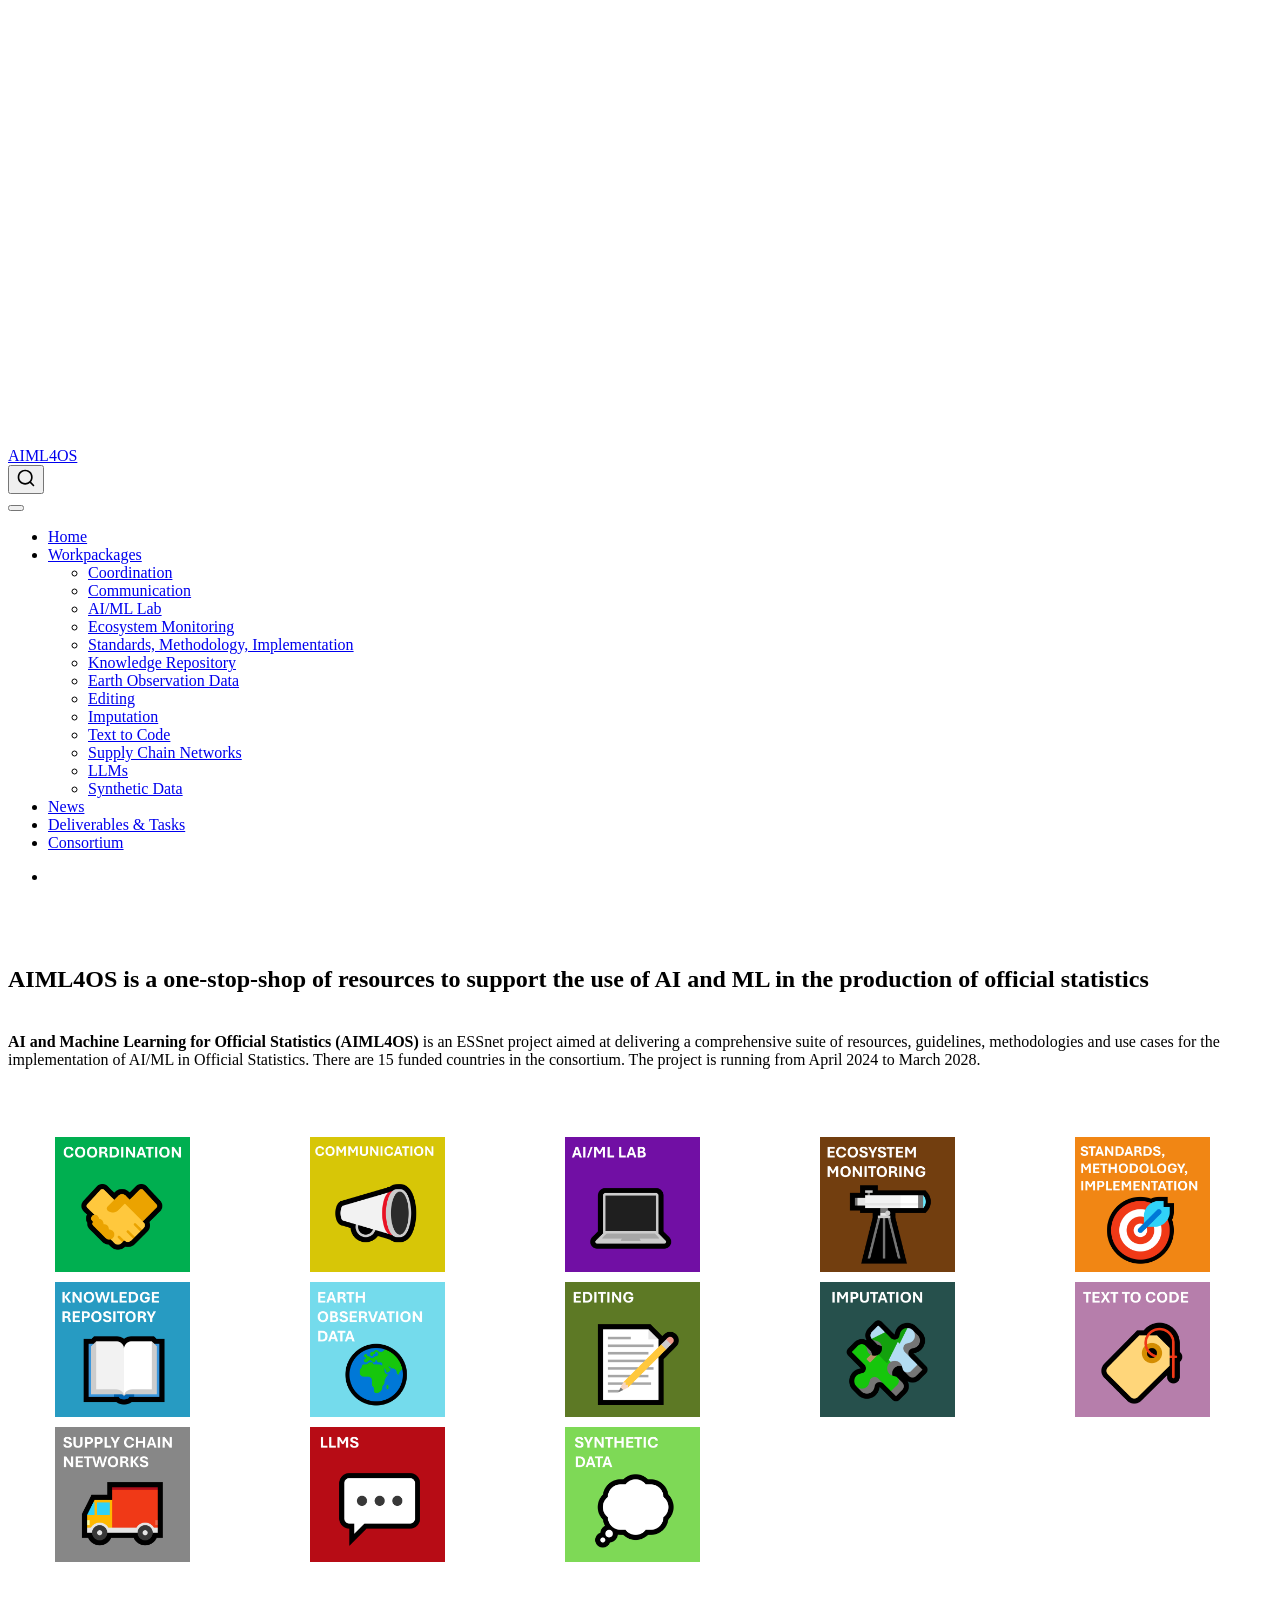
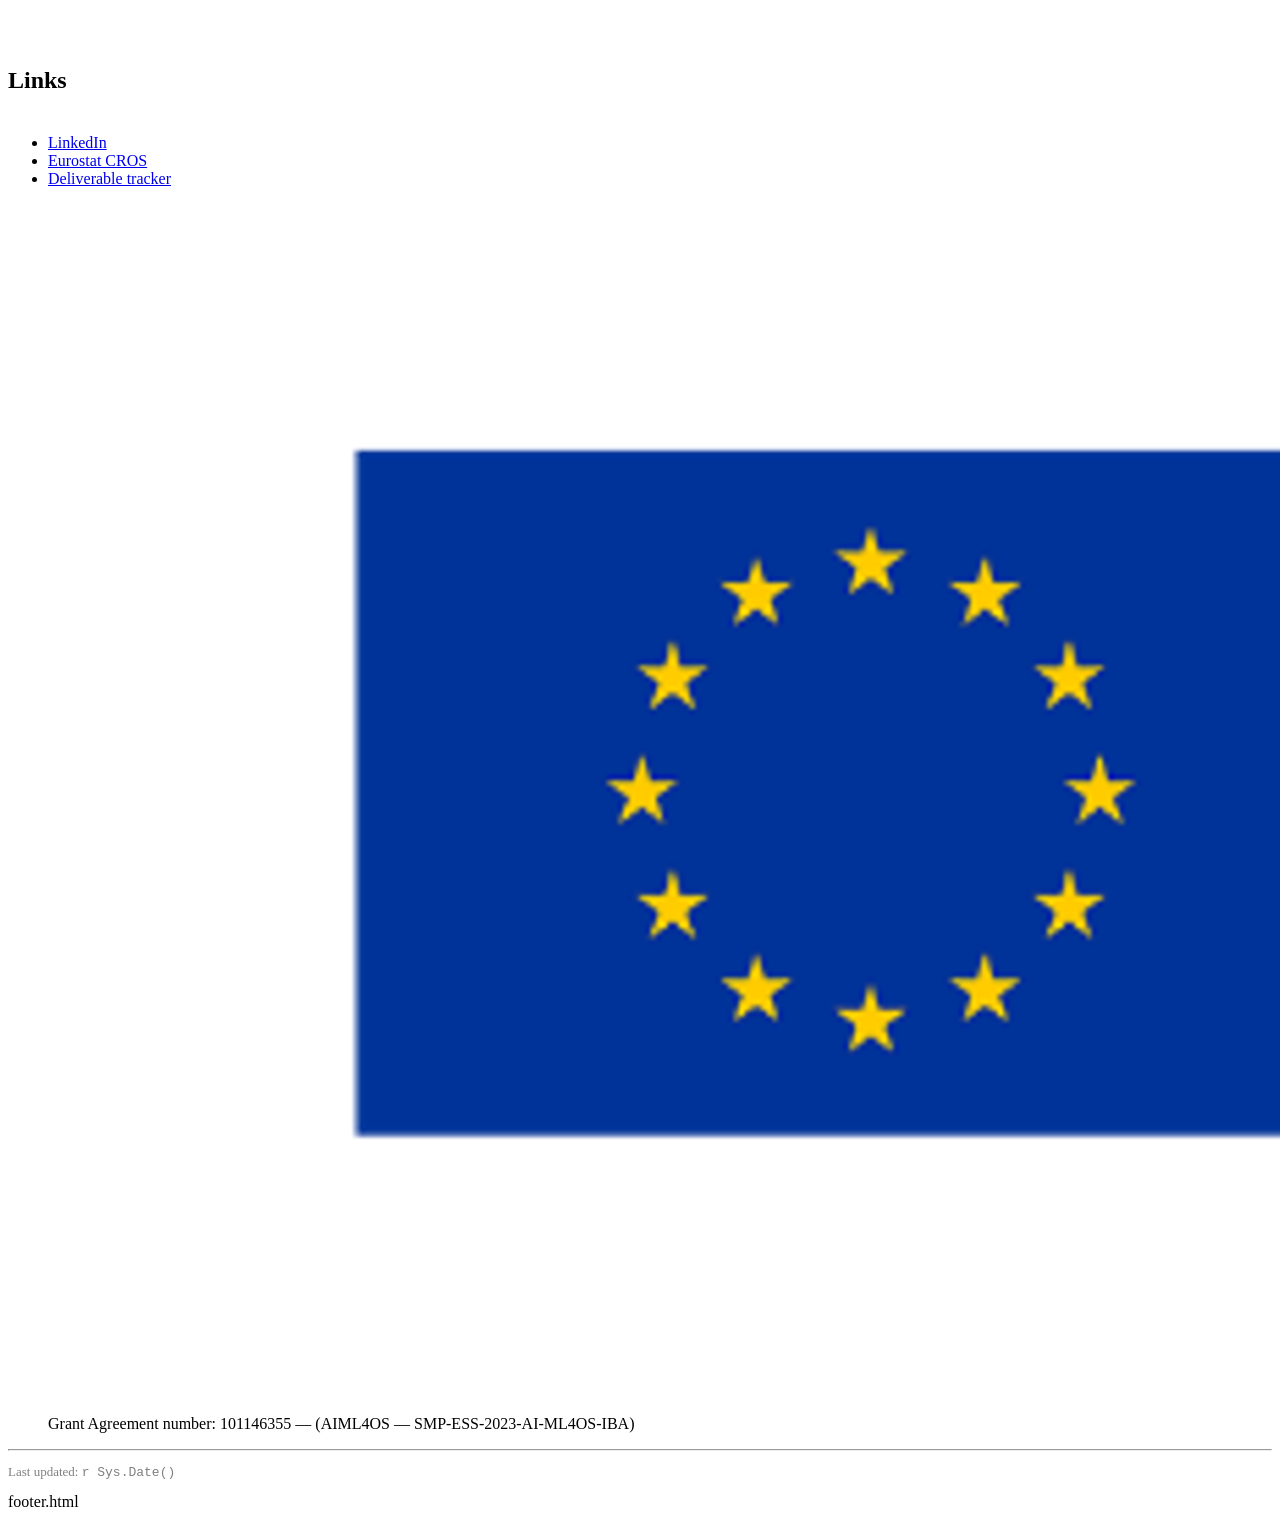
==== docs/index.html @ 6f26a53d "adding FS, and raw-html structure around grid" ====
<!DOCTYPE html>
<html xmlns="http://www.w3.org/1999/xhtml" lang="en" xml:lang="en"><head>

<meta charset="utf-8">
<meta name="generator" content="quarto-1.8.24">

<meta name="viewport" content="width=device-width, initial-scale=1.0, user-scalable=yes">


<title>AI/ML for Official Statistics – AIML4OS</title>
<style>
code{white-space: pre-wrap;}
span.smallcaps{font-variant: small-caps;}
div.columns{display: flex; gap: min(4vw, 1.5em);}
div.column{flex: auto; overflow-x: auto;}
div.hanging-indent{margin-left: 1.5em; text-indent: -1.5em;}
ul.task-list{list-style: none;}
ul.task-list li input[type="checkbox"] {
  width: 0.8em;
  margin: 0 0.8em 0.2em -1em; /* quarto-specific, see https://github.com/quarto-dev/quarto-cli/issues/4556 */ 
  vertical-align: middle;
}
</style>


<script src="site_libs/quarto-nav/quarto-nav.js"></script>
<script src="site_libs/quarto-nav/headroom.min.js"></script>
<script src="site_libs/clipboard/clipboard.min.js"></script>
<script src="site_libs/quarto-search/autocomplete.umd.js"></script>
<script src="site_libs/quarto-search/fuse.min.js"></script>
<script src="site_libs/quarto-search/quarto-search.js"></script>
<meta name="quarto:offset" content="./">
<script src="site_libs/quarto-html/quarto.js" type="module"></script>
<script src="site_libs/quarto-html/tabsets/tabsets.js" type="module"></script>
<script src="site_libs/quarto-html/axe/axe-check.js" type="module"></script>
<script src="site_libs/quarto-html/popper.min.js"></script>
<script src="site_libs/quarto-html/tippy.umd.min.js"></script>
<script src="site_libs/quarto-html/anchor.min.js"></script>
<link href="site_libs/quarto-html/tippy.css" rel="stylesheet">
<link href="site_libs/quarto-html/quarto-syntax-highlighting-dc55a5b9e770e841cd82e46aadbfb9b0.css" rel="stylesheet" id="quarto-text-highlighting-styles">
<script src="site_libs/bootstrap/bootstrap.min.js"></script>
<link href="site_libs/bootstrap/bootstrap-icons.css" rel="stylesheet">
<link href="site_libs/bootstrap/bootstrap-c82218b12ac0f327fa8bd7d074ce2147.min.css" rel="stylesheet" append-hash="true" id="quarto-bootstrap" data-mode="light">
<script id="quarto-search-options" type="application/json">{
  "location": "navbar",
  "copy-button": false,
  "collapse-after": 3,
  "panel-placement": "end",
  "type": "overlay",
  "limit": 50,
  "keyboard-shortcut": [
    "f",
    "/",
    "s"
  ],
  "show-item-context": false,
  "language": {
    "search-no-results-text": "No results",
    "search-matching-documents-text": "matching documents",
    "search-copy-link-title": "Copy link to search",
    "search-hide-matches-text": "Hide additional matches",
    "search-more-match-text": "more match in this document",
    "search-more-matches-text": "more matches in this document",
    "search-clear-button-title": "Clear",
    "search-text-placeholder": "",
    "search-detached-cancel-button-title": "Cancel",
    "search-submit-button-title": "Submit",
    "search-label": "Search"
  }
}</script>


<link rel="stylesheet" href="styles.css">
</head>

<body class="nav-fixed fullcontent quarto-light">

<div id="quarto-search-results"></div>
  <header id="quarto-header" class="headroom fixed-top">
    <nav class="navbar navbar-expand-lg " data-bs-theme="dark">
      <div class="navbar-container container-fluid">
      <div class="navbar-brand-container mx-auto">
    <a href="./index.html" class="navbar-brand navbar-brand-logo">
    </a>
    <a class="navbar-brand" href="./index.html">
    <span class="navbar-title">AIML4OS</span>
    </a>
  </div>
            <div id="quarto-search" class="" title="Search"></div>
          <button class="navbar-toggler" type="button" data-bs-toggle="collapse" data-bs-target="#navbarCollapse" aria-controls="navbarCollapse" role="menu" aria-expanded="false" aria-label="Toggle navigation" onclick="if (window.quartoToggleHeadroom) { window.quartoToggleHeadroom(); }">
  <span class="navbar-toggler-icon"></span>
</button>
          <div class="collapse navbar-collapse" id="navbarCollapse">
            <ul class="navbar-nav navbar-nav-scroll me-auto">
  <li class="nav-item">
    <a class="nav-link active" href="./index.html" aria-current="page"> 
<span class="menu-text">Home</span></a>
  </li>  
  <li class="nav-item dropdown ">
    <a class="nav-link dropdown-toggle" href="#" id="nav-menu-workpackages" role="link" data-bs-toggle="dropdown" aria-expanded="false">
 <span class="menu-text">Workpackages</span>
    </a>
    <ul class="dropdown-menu" aria-labelledby="nav-menu-workpackages">    
        <li>
    <a class="dropdown-item" href="./wp_landing_page.html">
 <span class="dropdown-text">Coordination</span></a>
  </li>  
        <li>
    <a class="dropdown-item" href="./wp_landing_page.html">
 <span class="dropdown-text">Communication</span></a>
  </li>  
        <li>
    <a class="dropdown-item" href="./wp_landing_page.html">
 <span class="dropdown-text">AI/ML Lab</span></a>
  </li>  
        <li>
    <a class="dropdown-item" href="./wp_landing_page.html">
 <span class="dropdown-text">Ecosystem Monitoring</span></a>
  </li>  
        <li>
    <a class="dropdown-item" href="./wp_landing_page.html">
 <span class="dropdown-text">Standards, Methodology, Implementation</span></a>
  </li>  
        <li>
    <a class="dropdown-item" href="./wp_landing_page.html">
 <span class="dropdown-text">Knowledge Repository</span></a>
  </li>  
        <li>
    <a class="dropdown-item" href="./wp_landing_page.html">
 <span class="dropdown-text">Earth Observation Data</span></a>
  </li>  
        <li>
    <a class="dropdown-item" href="./wp_landing_page.html">
 <span class="dropdown-text">Editing</span></a>
  </li>  
        <li>
    <a class="dropdown-item" href="./wp_landing_page.html">
 <span class="dropdown-text">Imputation</span></a>
  </li>  
        <li>
    <a class="dropdown-item" href="./wp_landing_page.html">
 <span class="dropdown-text">Text to Code</span></a>
  </li>  
        <li>
    <a class="dropdown-item" href="./wp_landing_page.html">
 <span class="dropdown-text">Supply Chain Networks</span></a>
  </li>  
        <li>
    <a class="dropdown-item" href="./wp_landing_page.html">
 <span class="dropdown-text">LLMs</span></a>
  </li>  
        <li>
    <a class="dropdown-item" href="./wp_landing_page.html">
 <span class="dropdown-text">Synthetic Data</span></a>
  </li>  
    </ul>
  </li>
  <li class="nav-item">
    <a class="nav-link" href="./news.html"> 
<span class="menu-text">News</span></a>
  </li>  
  <li class="nav-item">
    <a class="nav-link" href="./deliv_tasks.html"> 
<span class="menu-text">Deliverables &amp; Tasks</span></a>
  </li>  
  <li class="nav-item">
    <a class="nav-link" href="./consortium.html"> 
<span class="menu-text">Consortium</span></a>
  </li>  
</ul>
            <ul class="navbar-nav navbar-nav-scroll ms-auto">
  <li class="nav-item compact">
    <a class="nav-link" href="https://github.com/aiml4os"> <i class="bi bi-fa-globe" role="img">
</i> 
<span class="menu-text"></span></a>
  </li>  
</ul>
          </div> <!-- /navcollapse -->
            <div class="quarto-navbar-tools">
</div>
      </div> <!-- /container-fluid -->
    </nav>
</header>
<!-- content -->
<div id="quarto-content" class="quarto-container page-columns page-rows-contents page-layout-article page-navbar">
<!-- sidebar -->
<!-- margin-sidebar -->
    
<!-- main -->
<main class="content" id="quarto-document-content"><header id="title-block-header" class="quarto-title-block"></header>




<section id="aiml4os-is-a-one-stop-shop-of-resources-to-support-the-use-of-ai-and-ml-in-the-production-of-official-statistics" class="level1">
<h1><strong>AIML4OS</strong> is a one-stop-shop of resources to support the use of AI and ML in the production of official statistics</h1>
<p><strong>AI and Machine Learning for Official Statistics (AIML4OS)</strong> is an ESSnet project aimed at delivering a comprehensive suite of resources, guidelines, methodologies and use cases for the implementation of AI/ML in Official Statistics. There are 15 funded countries in the consortium. The project is running from April 2024 to March 2028.</p>
<p><br><br></p>

<div class="icon-grid">
  <a href="./wp_landing_page.html"><img src="images/wp1.jpg"></a>
  <a href="./wp_landing_page.html"><img src="images/wp2.jpg"></a>
  <a href="./wp_landing_page.html"><img src="images/wp3.jpg"></a>
  <a href="./wp_landing_page.html"><img src="images/wp4.jpg"></a>
  <a href="./wp_landing_page.html"><img src="images/wp5.jpg"></a>
  <a href="./wp_landing_page.html"><img src="images/wp6.jpg"></a>
  <a href="./wp_landing_page.html"><img src="images/wp7.jpg"></a>
  <a href="./wp_landing_page.html"><img src="images/wp8.jpg"></a>
  <a href="./wp_landing_page.html"><img src="images/wp9.jpg"></a>
  <a href="./wp_landing_page.html"><img src="images/wp10.jpg"></a>
  <a href="./wp_landing_page.html"><img src="images/wp11.jpg"></a>
  <a href="./wp_landing_page.html"><img src="images/wp12.jpg"></a>
  <a href="./wp_landing_page.html"><img src="images/wp13.jpg"></a>
</div>

<p><br></p>
<section id="links" class="level2">
<h2 class="anchored" data-anchor-id="links">Links</h2>
<ul>
<li><a href="https://www.linkedin.com/company/essnet-aiml4os/">LinkedIn</a></li>
<li><a href="https://cros.ec.europa.eu/dashboard/aiml4os">Eurostat CROS</a></li>
<li><a href="https://aiml4os.shinyapps.io/project_tracker">Deliverable tracker</a></li>
</ul>
<div class="quarto-figure quarto-figure-center" style="max-width: 100%; height: auto;">
<figure class="figure">
<p><img src="images/eurostat_funding.png" class="img-fluid figure-img"></p>
<figcaption>Grant Agreement number: 101146355 — (AIML4OS — SMP-ESS-2023-AI-ML4OS-IBA)</figcaption>
</figure>
</div>
<!-- <center> -->
<!-- <a href="https://f1000research.com/articles/11-770" target="_blank"><img src="images/f1000paper.png" /></a> -->
<!-- </center> -->
<hr>
<p style="color:grey; font-size: 13px;">
Last updated: <code>r Sys.Date()</code>
</p>


</section>
</section>

</main> <!-- /main -->
<script id="quarto-html-after-body" type="application/javascript">
  window.document.addEventListener("DOMContentLoaded", function (event) {
    const icon = "";
    const anchorJS = new window.AnchorJS();
    anchorJS.options = {
      placement: 'right',
      icon: icon
    };
    anchorJS.add('.anchored');
    const isCodeAnnotation = (el) => {
      for (const clz of el.classList) {
        if (clz.startsWith('code-annotation-')) {                     
          return true;
        }
      }
      return false;
    }
    const onCopySuccess = function(e) {
      // button target
      const button = e.trigger;
      // don't keep focus
      button.blur();
      // flash "checked"
      button.classList.add('code-copy-button-checked');
      var currentTitle = button.getAttribute("title");
      button.setAttribute("title", "Copied!");
      let tooltip;
      if (window.bootstrap) {
        button.setAttribute("data-bs-toggle", "tooltip");
        button.setAttribute("data-bs-placement", "left");
        button.setAttribute("data-bs-title", "Copied!");
        tooltip = new bootstrap.Tooltip(button, 
          { trigger: "manual", 
            customClass: "code-copy-button-tooltip",
            offset: [0, -8]});
        tooltip.show();    
      }
      setTimeout(function() {
        if (tooltip) {
          tooltip.hide();
          button.removeAttribute("data-bs-title");
          button.removeAttribute("data-bs-toggle");
          button.removeAttribute("data-bs-placement");
        }
        button.setAttribute("title", currentTitle);
        button.classList.remove('code-copy-button-checked');
      }, 1000);
      // clear code selection
      e.clearSelection();
    }
    const getTextToCopy = function(trigger) {
      const outerScaffold = trigger.parentElement.cloneNode(true);
      const codeEl = outerScaffold.querySelector('code');
      for (const childEl of codeEl.children) {
        if (isCodeAnnotation(childEl)) {
          childEl.remove();
        }
      }
      return codeEl.innerText;
    }
    const clipboard = new window.ClipboardJS('.code-copy-button:not([data-in-quarto-modal])', {
      text: getTextToCopy
    });
    clipboard.on('success', onCopySuccess);
    if (window.document.getElementById('quarto-embedded-source-code-modal')) {
      const clipboardModal = new window.ClipboardJS('.code-copy-button[data-in-quarto-modal]', {
        text: getTextToCopy,
        container: window.document.getElementById('quarto-embedded-source-code-modal')
      });
      clipboardModal.on('success', onCopySuccess);
    }
      var localhostRegex = new RegExp(/^(?:http|https):\/\/localhost\:?[0-9]*\//);
      var mailtoRegex = new RegExp(/^mailto:/);
        var filterRegex = new RegExp('/' + window.location.host + '/');
      var isInternal = (href) => {
          return filterRegex.test(href) || localhostRegex.test(href) || mailtoRegex.test(href);
      }
      // Inspect non-navigation links and adorn them if external
     var links = window.document.querySelectorAll('a[href]:not(.nav-link):not(.navbar-brand):not(.toc-action):not(.sidebar-link):not(.sidebar-item-toggle):not(.pagination-link):not(.no-external):not([aria-hidden]):not(.dropdown-item):not(.quarto-navigation-tool):not(.about-link)');
      for (var i=0; i<links.length; i++) {
        const link = links[i];
        if (!isInternal(link.href)) {
          // undo the damage that might have been done by quarto-nav.js in the case of
          // links that we want to consider external
          if (link.dataset.originalHref !== undefined) {
            link.href = link.dataset.originalHref;
          }
        }
      }
    function tippyHover(el, contentFn, onTriggerFn, onUntriggerFn) {
      const config = {
        allowHTML: true,
        maxWidth: 500,
        delay: 100,
        arrow: false,
        appendTo: function(el) {
            return el.parentElement;
        },
        interactive: true,
        interactiveBorder: 10,
        theme: 'quarto',
        placement: 'bottom-start',
      };
      if (contentFn) {
        config.content = contentFn;
      }
      if (onTriggerFn) {
        config.onTrigger = onTriggerFn;
      }
      if (onUntriggerFn) {
        config.onUntrigger = onUntriggerFn;
      }
      window.tippy(el, config); 
    }
    const noterefs = window.document.querySelectorAll('a[role="doc-noteref"]');
    for (var i=0; i<noterefs.length; i++) {
      const ref = noterefs[i];
      tippyHover(ref, function() {
        // use id or data attribute instead here
        let href = ref.getAttribute('data-footnote-href') || ref.getAttribute('href');
        try { href = new URL(href).hash; } catch {}
        const id = href.replace(/^#\/?/, "");
        const note = window.document.getElementById(id);
        if (note) {
          return note.innerHTML;
        } else {
          return "";
        }
      });
    }
    const xrefs = window.document.querySelectorAll('a.quarto-xref');
    const processXRef = (id, note) => {
      // Strip column container classes
      const stripColumnClz = (el) => {
        el.classList.remove("page-full", "page-columns");
        if (el.children) {
          for (const child of el.children) {
            stripColumnClz(child);
          }
        }
      }
      stripColumnClz(note)
      if (id === null || id.startsWith('sec-')) {
        // Special case sections, only their first couple elements
        const container = document.createElement("div");
        if (note.children && note.children.length > 2) {
          container.appendChild(note.children[0].cloneNode(true));
          for (let i = 1; i < note.children.length; i++) {
            const child = note.children[i];
            if (child.tagName === "P" && child.innerText === "") {
              continue;
            } else {
              container.appendChild(child.cloneNode(true));
              break;
            }
          }
          if (window.Quarto?.typesetMath) {
            window.Quarto.typesetMath(container);
          }
          return container.innerHTML
        } else {
          if (window.Quarto?.typesetMath) {
            window.Quarto.typesetMath(note);
          }
          return note.innerHTML;
        }
      } else {
        // Remove any anchor links if they are present
        const anchorLink = note.querySelector('a.anchorjs-link');
        if (anchorLink) {
          anchorLink.remove();
        }
        if (window.Quarto?.typesetMath) {
          window.Quarto.typesetMath(note);
        }
        if (note.classList.contains("callout")) {
          return note.outerHTML;
        } else {
          return note.innerHTML;
        }
      }
    }
    for (var i=0; i<xrefs.length; i++) {
      const xref = xrefs[i];
      tippyHover(xref, undefined, function(instance) {
        instance.disable();
        let url = xref.getAttribute('href');
        let hash = undefined; 
        if (url.startsWith('#')) {
          hash = url;
        } else {
          try { hash = new URL(url).hash; } catch {}
        }
        if (hash) {
          const id = hash.replace(/^#\/?/, "");
          const note = window.document.getElementById(id);
          if (note !== null) {
            try {
              const html = processXRef(id, note.cloneNode(true));
              instance.setContent(html);
            } finally {
              instance.enable();
              instance.show();
            }
          } else {
            // See if we can fetch this
            fetch(url.split('#')[0])
            .then(res => res.text())
            .then(html => {
              const parser = new DOMParser();
              const htmlDoc = parser.parseFromString(html, "text/html");
              const note = htmlDoc.getElementById(id);
              if (note !== null) {
                const html = processXRef(id, note);
                instance.setContent(html);
              } 
            }).finally(() => {
              instance.enable();
              instance.show();
            });
          }
        } else {
          // See if we can fetch a full url (with no hash to target)
          // This is a special case and we should probably do some content thinning / targeting
          fetch(url)
          .then(res => res.text())
          .then(html => {
            const parser = new DOMParser();
            const htmlDoc = parser.parseFromString(html, "text/html");
            const note = htmlDoc.querySelector('main.content');
            if (note !== null) {
              // This should only happen for chapter cross references
              // (since there is no id in the URL)
              // remove the first header
              if (note.children.length > 0 && note.children[0].tagName === "HEADER") {
                note.children[0].remove();
              }
              const html = processXRef(null, note);
              instance.setContent(html);
            } 
          }).finally(() => {
            instance.enable();
            instance.show();
          });
        }
      }, function(instance) {
      });
    }
        let selectedAnnoteEl;
        const selectorForAnnotation = ( cell, annotation) => {
          let cellAttr = 'data-code-cell="' + cell + '"';
          let lineAttr = 'data-code-annotation="' +  annotation + '"';
          const selector = 'span[' + cellAttr + '][' + lineAttr + ']';
          return selector;
        }
        const selectCodeLines = (annoteEl) => {
          const doc = window.document;
          const targetCell = annoteEl.getAttribute("data-target-cell");
          const targetAnnotation = annoteEl.getAttribute("data-target-annotation");
          const annoteSpan = window.document.querySelector(selectorForAnnotation(targetCell, targetAnnotation));
          const lines = annoteSpan.getAttribute("data-code-lines").split(",");
          const lineIds = lines.map((line) => {
            return targetCell + "-" + line;
          })
          let top = null;
          let height = null;
          let parent = null;
          if (lineIds.length > 0) {
              //compute the position of the single el (top and bottom and make a div)
              const el = window.document.getElementById(lineIds[0]);
              top = el.offsetTop;
              height = el.offsetHeight;
              parent = el.parentElement.parentElement;
            if (lineIds.length > 1) {
              const lastEl = window.document.getElementById(lineIds[lineIds.length - 1]);
              const bottom = lastEl.offsetTop + lastEl.offsetHeight;
              height = bottom - top;
            }
            if (top !== null && height !== null && parent !== null) {
              // cook up a div (if necessary) and position it 
              let div = window.document.getElementById("code-annotation-line-highlight");
              if (div === null) {
                div = window.document.createElement("div");
                div.setAttribute("id", "code-annotation-line-highlight");
                div.style.position = 'absolute';
                parent.appendChild(div);
              }
              div.style.top = top - 2 + "px";
              div.style.height = height + 4 + "px";
              div.style.left = 0;
              let gutterDiv = window.document.getElementById("code-annotation-line-highlight-gutter");
              if (gutterDiv === null) {
                gutterDiv = window.document.createElement("div");
                gutterDiv.setAttribute("id", "code-annotation-line-highlight-gutter");
                gutterDiv.style.position = 'absolute';
                const codeCell = window.document.getElementById(targetCell);
                const gutter = codeCell.querySelector('.code-annotation-gutter');
                gutter.appendChild(gutterDiv);
              }
              gutterDiv.style.top = top - 2 + "px";
              gutterDiv.style.height = height + 4 + "px";
            }
            selectedAnnoteEl = annoteEl;
          }
        };
        const unselectCodeLines = () => {
          const elementsIds = ["code-annotation-line-highlight", "code-annotation-line-highlight-gutter"];
          elementsIds.forEach((elId) => {
            const div = window.document.getElementById(elId);
            if (div) {
              div.remove();
            }
          });
          selectedAnnoteEl = undefined;
        };
          // Handle positioning of the toggle
      window.addEventListener(
        "resize",
        throttle(() => {
          elRect = undefined;
          if (selectedAnnoteEl) {
            selectCodeLines(selectedAnnoteEl);
          }
        }, 10)
      );
      function throttle(fn, ms) {
      let throttle = false;
      let timer;
        return (...args) => {
          if(!throttle) { // first call gets through
              fn.apply(this, args);
              throttle = true;
          } else { // all the others get throttled
              if(timer) clearTimeout(timer); // cancel #2
              timer = setTimeout(() => {
                fn.apply(this, args);
                timer = throttle = false;
              }, ms);
          }
        };
      }
        // Attach click handler to the DT
        const annoteDls = window.document.querySelectorAll('dt[data-target-cell]');
        for (const annoteDlNode of annoteDls) {
          annoteDlNode.addEventListener('click', (event) => {
            const clickedEl = event.target;
            if (clickedEl !== selectedAnnoteEl) {
              unselectCodeLines();
              const activeEl = window.document.querySelector('dt[data-target-cell].code-annotation-active');
              if (activeEl) {
                activeEl.classList.remove('code-annotation-active');
              }
              selectCodeLines(clickedEl);
              clickedEl.classList.add('code-annotation-active');
            } else {
              // Unselect the line
              unselectCodeLines();
              clickedEl.classList.remove('code-annotation-active');
            }
          });
        }
    const findCites = (el) => {
      const parentEl = el.parentElement;
      if (parentEl) {
        const cites = parentEl.dataset.cites;
        if (cites) {
          return {
            el,
            cites: cites.split(' ')
          };
        } else {
          return findCites(el.parentElement)
        }
      } else {
        return undefined;
      }
    };
    var bibliorefs = window.document.querySelectorAll('a[role="doc-biblioref"]');
    for (var i=0; i<bibliorefs.length; i++) {
      const ref = bibliorefs[i];
      const citeInfo = findCites(ref);
      if (citeInfo) {
        tippyHover(citeInfo.el, function() {
          var popup = window.document.createElement('div');
          citeInfo.cites.forEach(function(cite) {
            var citeDiv = window.document.createElement('div');
            citeDiv.classList.add('hanging-indent');
            citeDiv.classList.add('csl-entry');
            var biblioDiv = window.document.getElementById('ref-' + cite);
            if (biblioDiv) {
              citeDiv.innerHTML = biblioDiv.innerHTML;
            }
            popup.appendChild(citeDiv);
          });
          return popup.innerHTML;
        });
      }
    }
  });
  </script>
</div> <!-- /content -->
footer.html




</body></html>
---- docs/site_libs/quarto-html/tippy.css ----
.tippy-box[data-animation=fade][data-state=hidden]{opacity:0}[data-tippy-root]{max-width:calc(100vw - 10px)}.tippy-box{position:relative;background-color:#333;color:#fff;border-radius:4px;font-size:14px;line-height:1.4;white-space:normal;outline:0;transition-property:transform,visibility,opacity}.tippy-box[data-placement^=top]>.tippy-arrow{bottom:0}.tippy-box[data-placement^=top]>.tippy-arrow:before{bottom:-7px;left:0;border-width:8px 8px 0;border-top-color:initial;transform-origin:center top}.tippy-box[data-placement^=bottom]>.tippy-arrow{top:0}.tippy-box[data-placement^=bottom]>.tippy-arrow:before{top:-7px;left:0;border-width:0 8px 8px;border-bottom-color:initial;transform-origin:center bottom}.tippy-box[data-placement^=left]>.tippy-arrow{right:0}.tippy-box[data-placement^=left]>.tippy-arrow:before{border-width:8px 0 8px 8px;border-left-color:initial;right:-7px;transform-origin:center left}.tippy-box[data-placement^=right]>.tippy-arrow{left:0}.tippy-box[data-placement^=right]>.tippy-arrow:before{left:-7px;border-width:8px 8px 8px 0;border-right-color:initial;transform-origin:center right}.tippy-box[data-inertia][data-state=visible]{transition-timing-function:cubic-bezier(.54,1.5,.38,1.11)}.tippy-arrow{width:16px;height:16px;color:#333}.tippy-arrow:before{content:"";position:absolute;border-color:transparent;border-style:solid}.tippy-content{position:relative;padding:5px 9px;z-index:1}
---- docs/site_libs/quarto-html/quarto-syntax-highlighting-dc55a5b9e770e841cd82e46aadbfb9b0.css ----
/* quarto syntax highlight colors */
:root {
  --quarto-hl-ot-color: #003B4F;
  --quarto-hl-at-color: #657422;
  --quarto-hl-ss-color: #20794D;
  --quarto-hl-an-color: #5E5E5E;
  --quarto-hl-fu-color: #4758AB;
  --quarto-hl-st-color: #20794D;
  --quarto-hl-cf-color: #003B4F;
  --quarto-hl-op-color: #5E5E5E;
  --quarto-hl-er-color: #AD0000;
  --quarto-hl-bn-color: #AD0000;
  --quarto-hl-al-color: #AD0000;
  --quarto-hl-va-color: #111111;
  --quarto-hl-bu-color: inherit;
  --quarto-hl-ex-color: inherit;
  --quarto-hl-pp-color: #AD0000;
  --quarto-hl-in-color: #5E5E5E;
  --quarto-hl-vs-color: #20794D;
  --quarto-hl-wa-color: #5E5E5E;
  --quarto-hl-do-color: #5E5E5E;
  --quarto-hl-im-color: #00769E;
  --quarto-hl-ch-color: #20794D;
  --quarto-hl-dt-color: #AD0000;
  --quarto-hl-fl-color: #AD0000;
  --quarto-hl-co-color: #5E5E5E;
  --quarto-hl-cv-color: #5E5E5E;
  --quarto-hl-cn-color: #8f5902;
  --quarto-hl-sc-color: #5E5E5E;
  --quarto-hl-dv-color: #AD0000;
  --quarto-hl-kw-color: #003B4F;
}

/* other quarto variables */
:root {
  --quarto-font-monospace: SFMono-Regular, Menlo, Monaco, Consolas, "Liberation Mono", "Courier New", monospace;
}

/* syntax highlight based on Pandoc's rules */
pre > code.sourceCode > span {
  color: #003B4F;
}

code.sourceCode > span {
  color: #003B4F;
}

div.sourceCode,
div.sourceCode pre.sourceCode {
  color: #003B4F;
}

/* Normal */
code span {
  color: #003B4F;
}

/* Alert */
code span.al {
  color: #AD0000;
  font-style: inherit;
}

/* Annotation */
code span.an {
  color: #5E5E5E;
  font-style: inherit;
}

/* Attribute */
code span.at {
  color: #657422;
  font-style: inherit;
}

/* BaseN */
code span.bn {
  color: #AD0000;
  font-style: inherit;
}

/* BuiltIn */
code span.bu {
  font-style: inherit;
}

/* ControlFlow */
code span.cf {
  color: #003B4F;
  font-weight: bold;
  font-style: inherit;
}

/* Char */
code span.ch {
  color: #20794D;
  font-style: inherit;
}

/* Constant */
code span.cn {
  color: #8f5902;
  font-style: inherit;
}

/* Comment */
code span.co {
  color: #5E5E5E;
  font-style: inherit;
}

/* CommentVar */
code span.cv {
  color: #5E5E5E;
  font-style: italic;
}

/* Documentation */
code span.do {
  color: #5E5E5E;
  font-style: italic;
}

/* DataType */
code span.dt {
  color: #AD0000;
  font-style: inherit;
}

/* DecVal */
code span.dv {
  color: #AD0000;
  font-style: inherit;
}

/* Error */
code span.er {
  color: #AD0000;
  font-style: inherit;
}

/* Extension */
code span.ex {
  font-style: inherit;
}

/* Float */
code span.fl {
  color: #AD0000;
  font-style: inherit;
}

/* Function */
code span.fu {
  color: #4758AB;
  font-style: inherit;
}

/* Import */
code span.im {
  color: #00769E;
  font-style: inherit;
}

/* Information */
code span.in {
  color: #5E5E5E;
  font-style: inherit;
}

/* Keyword */
code span.kw {
  color: #003B4F;
  font-weight: bold;
  font-style: inherit;
}

/* Operator */
code span.op {
  color: #5E5E5E;
  font-style: inherit;
}

/* Other */
code span.ot {
  color: #003B4F;
  font-style: inherit;
}

/* Preprocessor */
code span.pp {
  color: #AD0000;
  font-style: inherit;
}

/* SpecialChar */
code span.sc {
  color: #5E5E5E;
  font-style: inherit;
}

/* SpecialString */
code span.ss {
  color: #20794D;
  font-style: inherit;
}

/* String */
code span.st {
  color: #20794D;
  font-style: inherit;
}

/* Variable */
code span.va {
  color: #111111;
  font-style: inherit;
}

/* VerbatimString */
code span.vs {
  color: #20794D;
  font-style: inherit;
}

/* Warning */
code span.wa {
  color: #5E5E5E;
  font-style: italic;
}

.prevent-inlining {
  content: "</";
}

/*# sourceMappingURL=21f0b8dca5c347bd0a806dc2ce2adfe3.css.map */
---- docs/styles.css ----
h1, .h1 {
    border-top: 60px solid transparent;
    border-bottom: 20px solid transparent;
}

h2, .h2, h3, .h3 {
    border-top: 50px solid transparent;
    border-bottom: 20px solid transparent;
}

h4, .h4 {
    border-top: 20px solid transparent;
    border-bottom: 10px solid transparent;
}

.title.toc-ignore {
  border-bottom: 0px solid transparent;
}

.contributors .col-md-3 {
  padding: 30px;
  text-align: center;
  font-size: 20px;
}

.contributors .col-md-3 img{
  width: 150px;
  height: 150px;
  display: block;
  margin-bottom: 2em;
  margin-left: auto;
  margin-right: auto;
}


.icon-grid {
  display: grid !important;
  /*grid-template-columns: repeat(auto-fit, minmax(120px, 1fr)) !important;*/
  grid-template-columns: repeat(5, 1fr) !important;
  gap: 10px !important;
  justify-items: center !important;
  /*align-items: center !important;*/
  /*max-width: 100%;*/
  /*margin: 0 auto;*/
}

.icon-grid a img {
  width: 90%;
  max-width: 150px;
  height: auto;
  display: block;
  transition: transform .25s ease;
}

.icon-grid a img:hover {
  transform:scale(1.1);
}

/*.icon-grid a {
  display: block;
}*/

/*.icon-grid img {
  width: 90%;
  max-width: 120px;
  aspect-ratio: 1 / 1;
  object-fit: cover;
  transition:transform .25s ease;
  display: block;
  margin-bottom: 2em;
}

.icon-grid img hover {
  transform:scale(1.1);
}

.icon-grid .row {
  display: flex;
  flex-wrap: wrap;
  gap: 10px;
  padding-left: 10px;
  padding-right: 10px;
}

.icon-grid .col-sm-2 img:hover {
  transform:scale(1.1);
}

.icon-grid .col-sm-2 img {
  height: 90%;
  width: 90%;
  transition:transform .25s ease;
  display: block;
  margin-bottom: 2em;
}*/
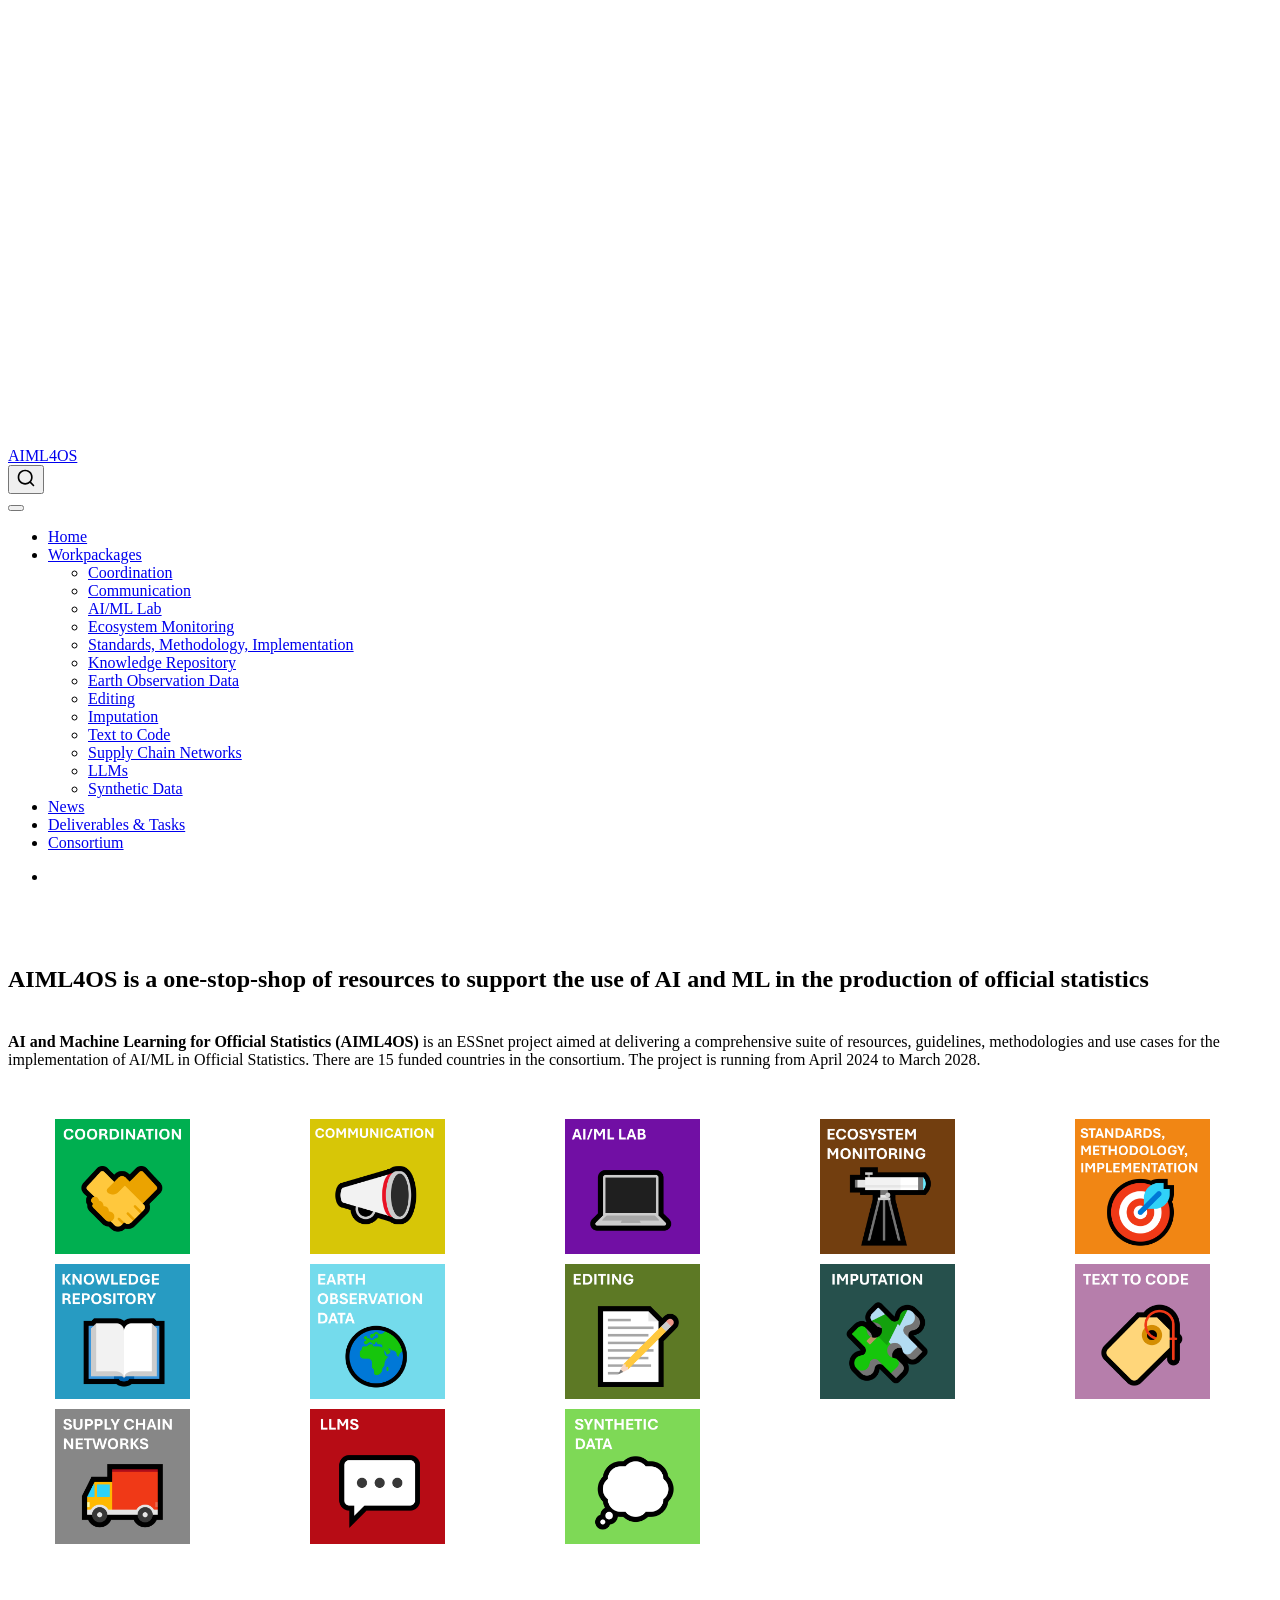
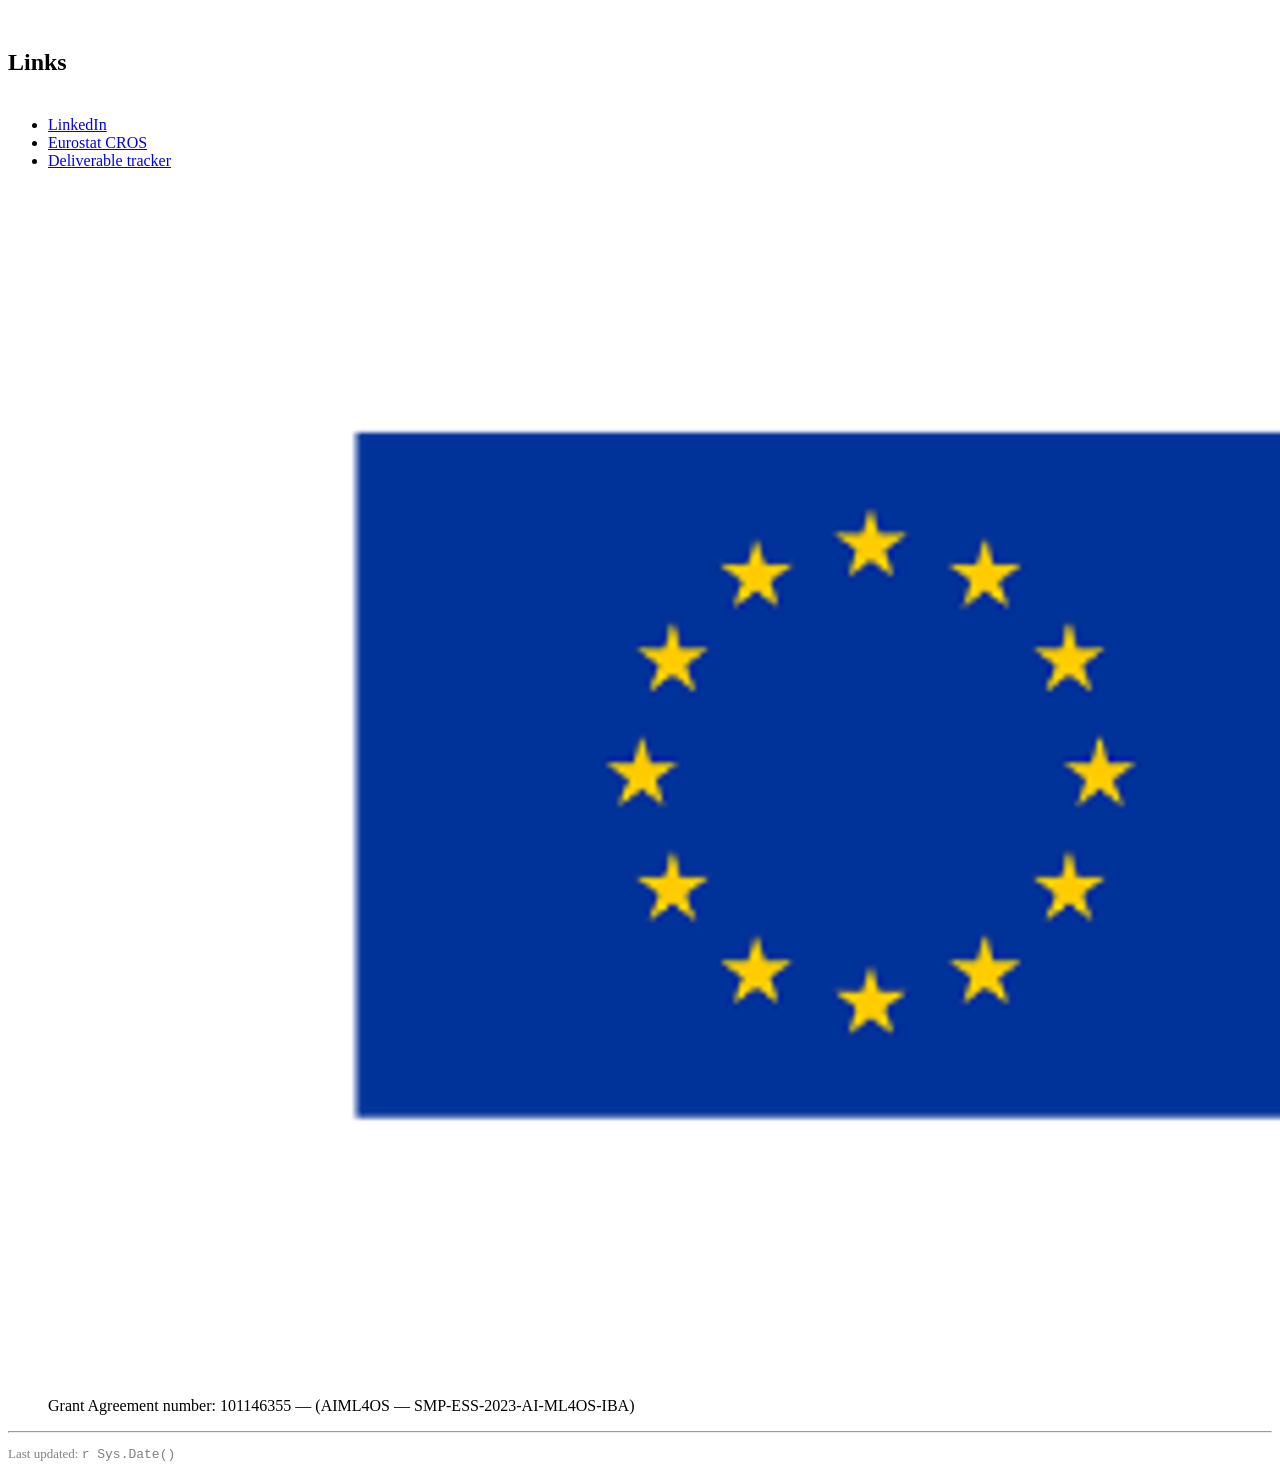
==== commit 4afbed1a: "editing footer (from include-after)" ====
--- a/docs/index.html
+++ b/docs/index.html
@@ -195,7 +195,7 @@
 <section id="aiml4os-is-a-one-stop-shop-of-resources-to-support-the-use-of-ai-and-ml-in-the-production-of-official-statistics" class="level1">
 <h1><strong>AIML4OS</strong> is a one-stop-shop of resources to support the use of AI and ML in the production of official statistics</h1>
 <p><strong>AI and Machine Learning for Official Statistics (AIML4OS)</strong> is an ESSnet project aimed at delivering a comprehensive suite of resources, guidelines, methodologies and use cases for the implementation of AI/ML in Official Statistics. There are 15 funded countries in the consortium. The project is running from April 2024 to March 2028.</p>
-<p><br><br></p>
+<p><br></p>
 
 <div class="icon-grid">
   <a href="./wp_landing_page.html"><img src="images/wp1.jpg"></a>
@@ -227,9 +227,6 @@
 <figcaption>Grant Agreement number: 101146355 — (AIML4OS — SMP-ESS-2023-AI-ML4OS-IBA)</figcaption>
 </figure>
 </div>
-<!-- <center> -->
-<!-- <a href="https://f1000research.com/articles/11-770" target="_blank"><img src="images/f1000paper.png" /></a> -->
-<!-- </center> -->
 <hr>
 <p style="color:grey; font-size: 13px;">
 Last updated: <code>r Sys.Date()</code>
@@ -641,7 +638,6 @@
   });
   </script>
 </div> <!-- /content -->
-footer.html
 
 
 
--- a/docs/styles.css
+++ b/docs/styles.css
@@ -39,7 +39,7 @@
   grid-template-columns: repeat(5, 1fr) !important;
   gap: 10px !important;
   justify-items: center !important;
-  /*align-items: center !important;*/
+  align-items: center !important;
   /*max-width: 100%;*/
   /*margin: 0 auto;*/
 }
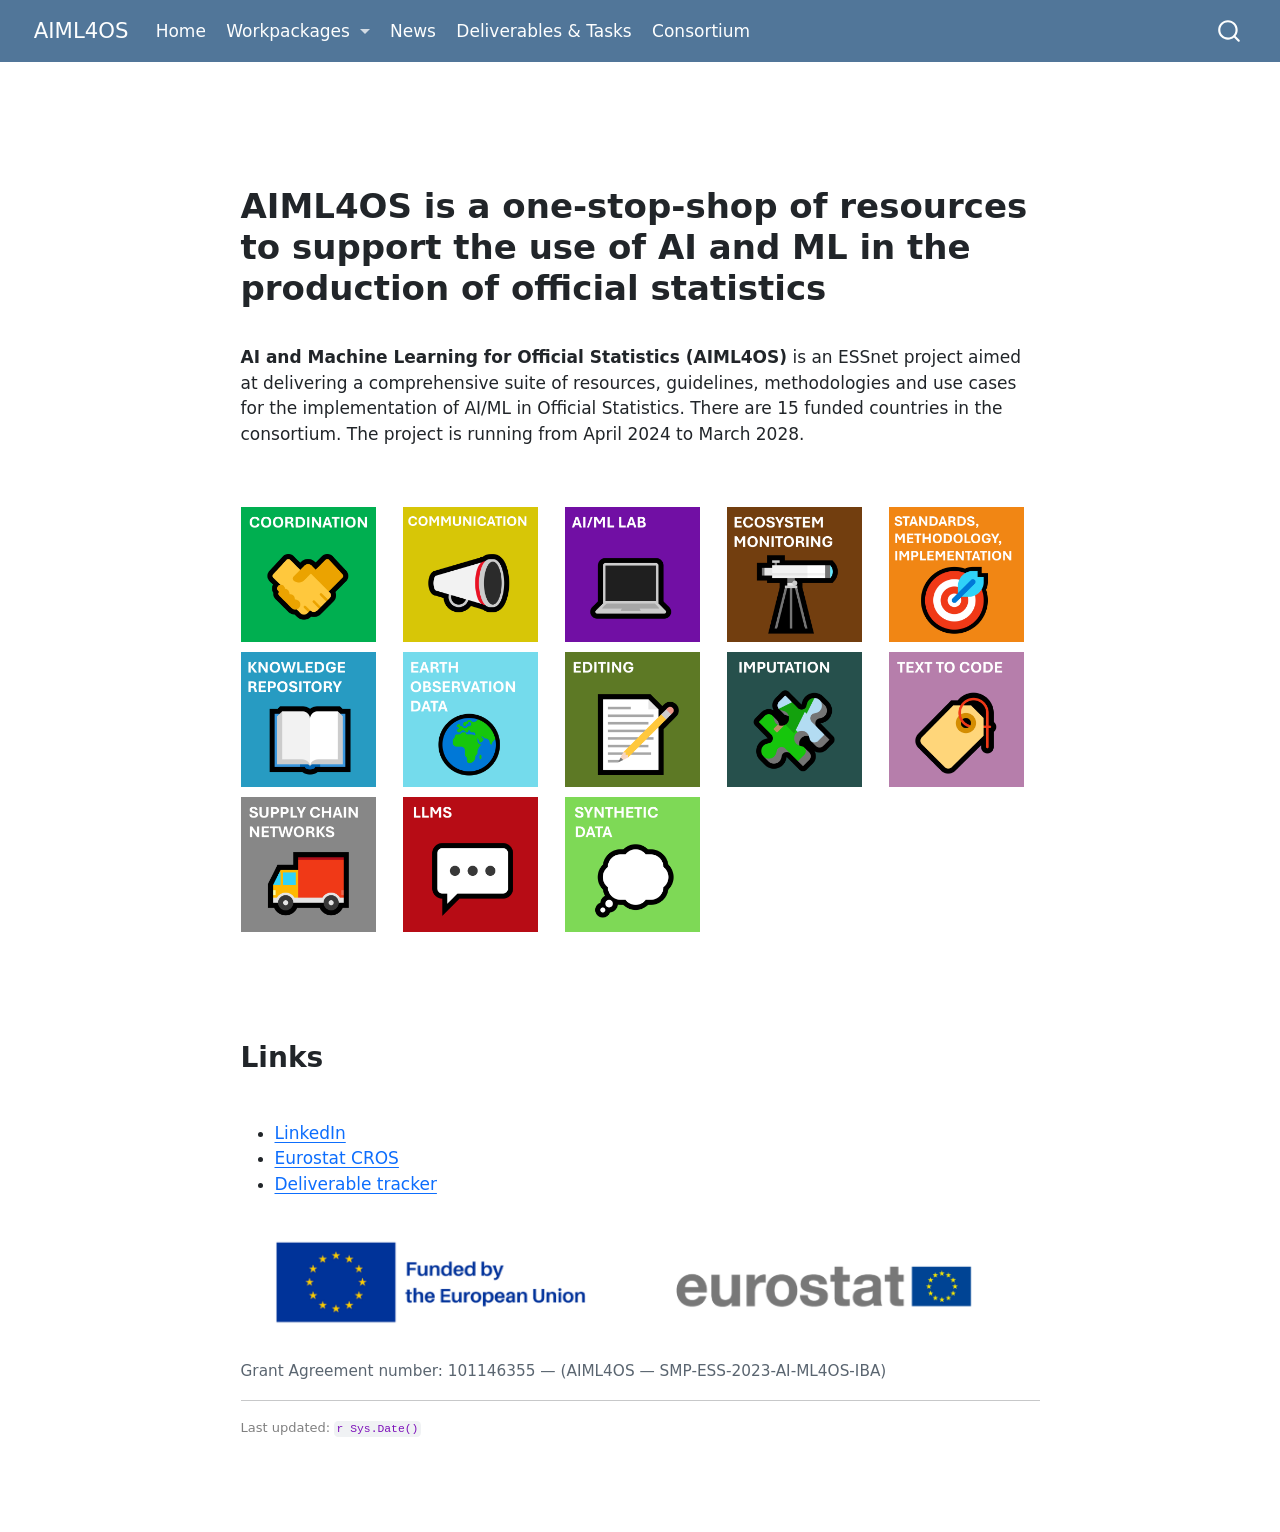
==== commit 3504537b: "removing theme: cosmo from html" ====
--- a/docs/index.html
+++ b/docs/index.html
@@ -40,7 +40,7 @@
 <link href="site_libs/quarto-html/quarto-syntax-highlighting-dc55a5b9e770e841cd82e46aadbfb9b0.css" rel="stylesheet" id="quarto-text-highlighting-styles">
 <script src="site_libs/bootstrap/bootstrap.min.js"></script>
 <link href="site_libs/bootstrap/bootstrap-icons.css" rel="stylesheet">
-<link href="site_libs/bootstrap/bootstrap-c82218b12ac0f327fa8bd7d074ce2147.min.css" rel="stylesheet" append-hash="true" id="quarto-bootstrap" data-mode="light">
+<link href="site_libs/bootstrap/bootstrap-82bd6119df2bf4ab524fef438a105040.min.css" rel="stylesheet" append-hash="true" id="quarto-bootstrap" data-mode="light">
 <script id="quarto-search-options" type="application/json">{
   "location": "navbar",
   "copy-button": false,
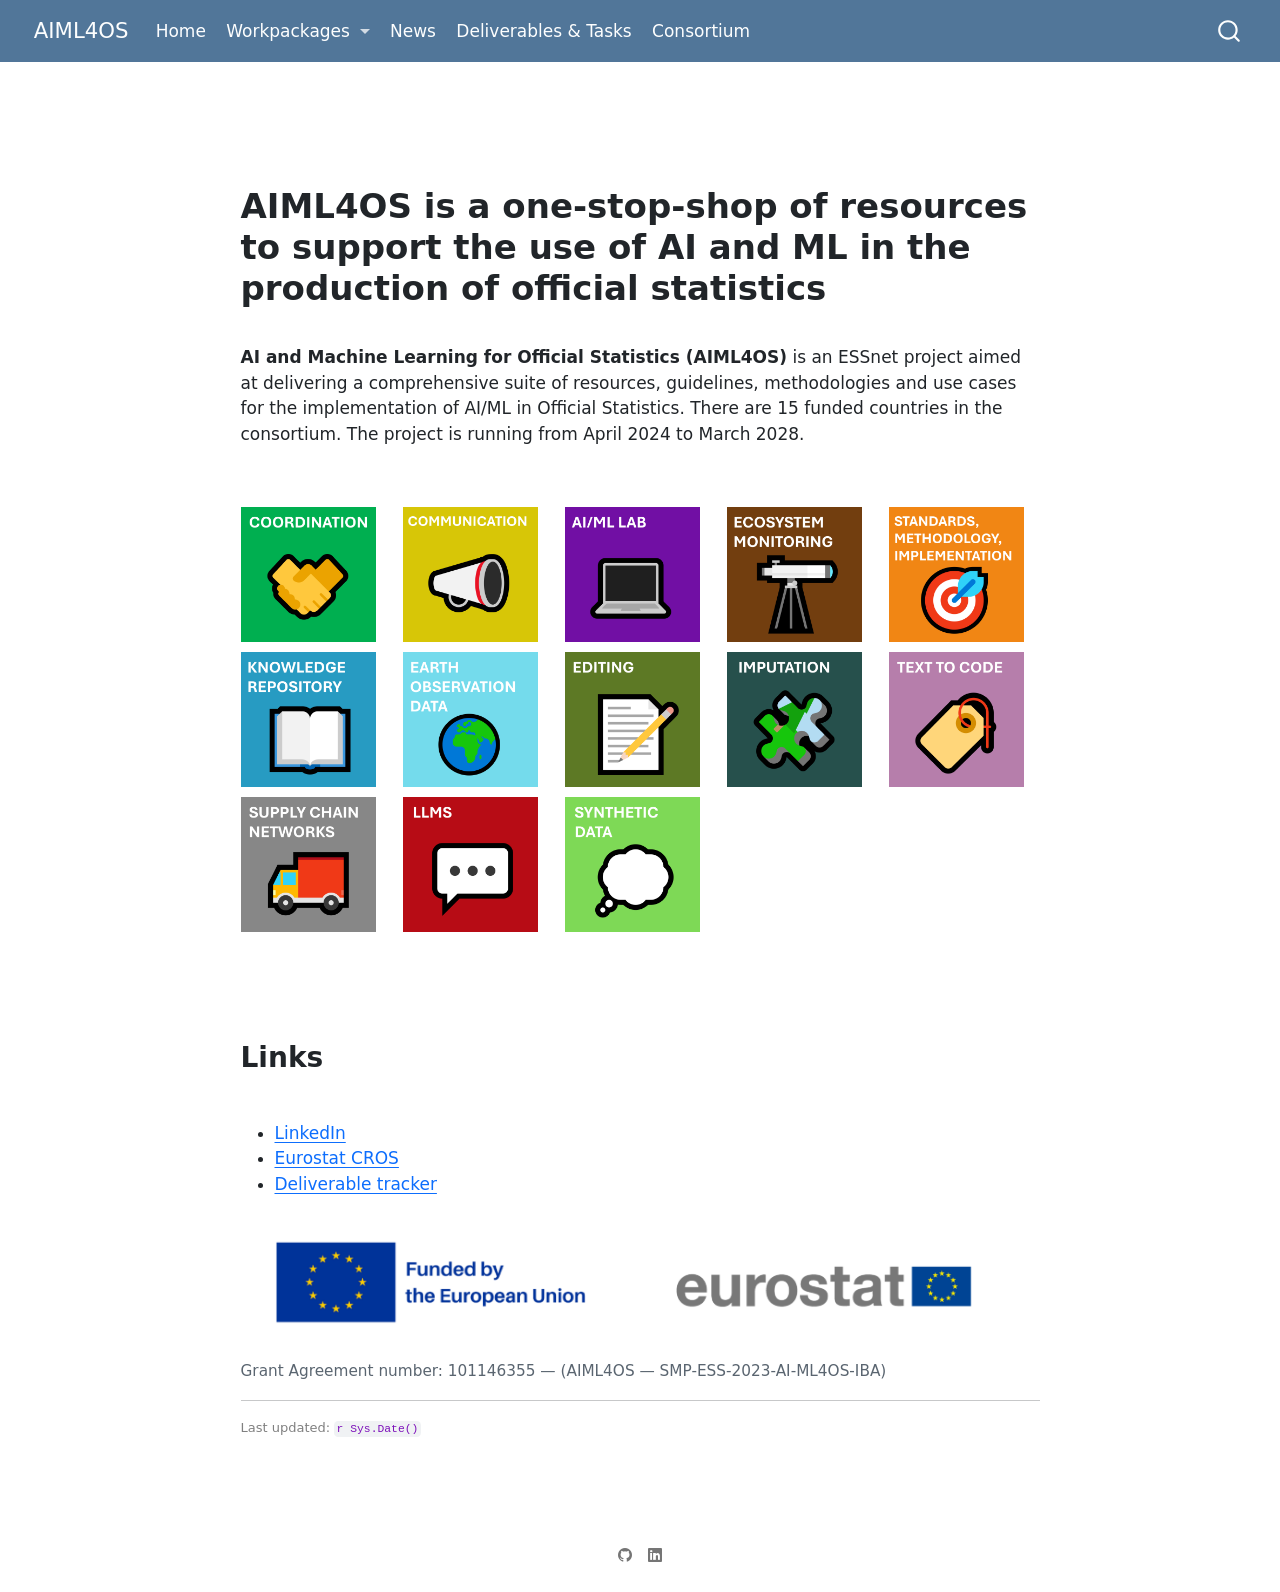
==== commit cc502c3e: "editing footer, hopefully centred content" ====
--- a/docs/index.html
+++ b/docs/index.html
@@ -638,6 +638,32 @@
   });
   </script>
 </div> <!-- /content -->
+<footer class="footer">
+  <div class="nav-footer">
+    <div class="nav-footer-left">
+      &nbsp;
+    </div>   
+    <div class="nav-footer-center">
+      <ul class="footer-items list-unstyled">
+    <li class="nav-item compact">
+    <a class="nav-link" href="https://github.com/aiml4os">
+      <i class="bi bi-github" role="img">
+</i> 
+    </a>
+  </li>  
+    <li class="nav-item compact">
+    <a class="nav-link" href="https://www.linkedin.com/company/essnet-aiml4os">
+      <i class="bi bi-linkedin" role="img">
+</i> 
+    </a>
+  </li>  
+</ul>
+    </div>
+    <div class="nav-footer-right">
+      &nbsp;
+    </div>
+  </div>
+</footer>
 
 
 
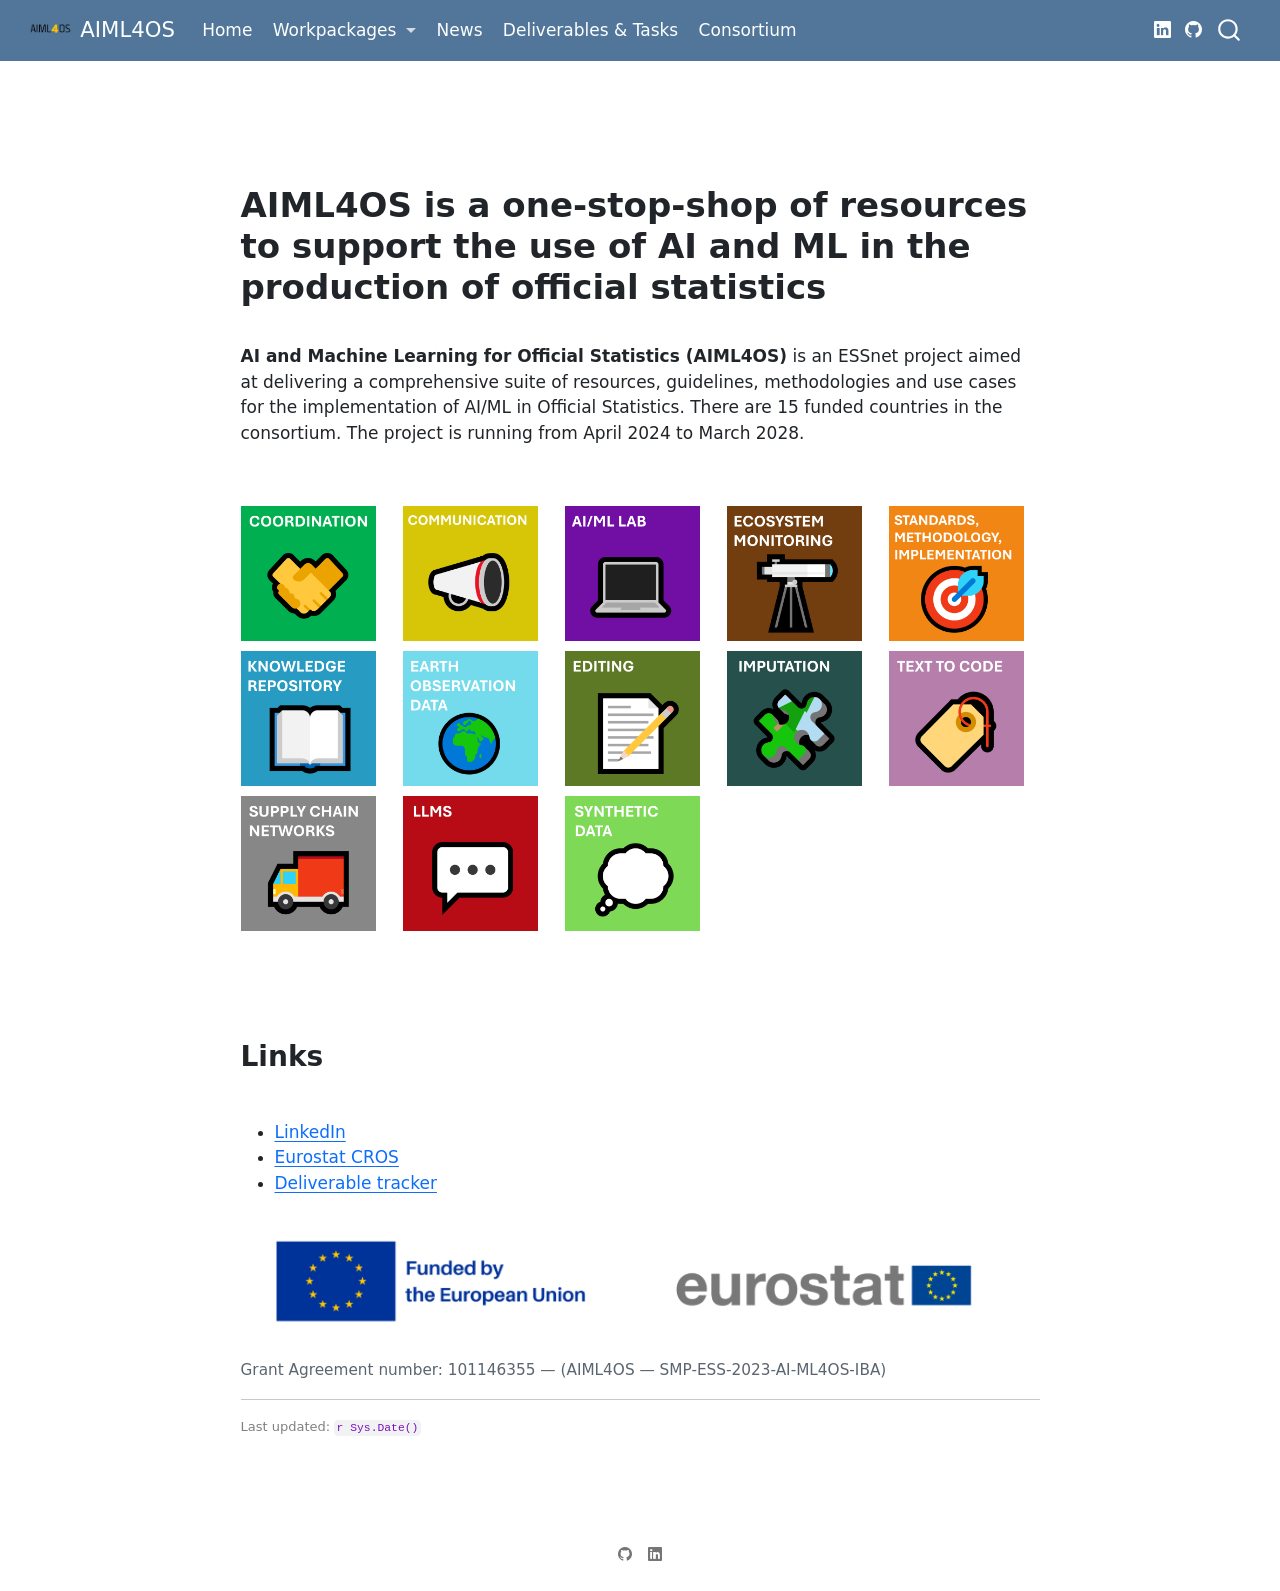
==== commit d0d839e8: "adding stuff to header" ====
--- a/docs/index.html
+++ b/docs/index.html
@@ -81,6 +81,8 @@
       <div class="navbar-container container-fluid">
       <div class="navbar-brand-container mx-auto">
     <a href="./index.html" class="navbar-brand navbar-brand-logo">
+    <img src="./images/aiml_logo.png" alt="" class="navbar-logo light-content">
+    <img src="./images/aiml_logo.png" alt="" class="navbar-logo dark-content">
     </a>
     <a class="navbar-brand" href="./index.html">
     <span class="navbar-title">AIML4OS</span>
@@ -168,15 +170,10 @@
 <span class="menu-text">Consortium</span></a>
   </li>  
 </ul>
-            <ul class="navbar-nav navbar-nav-scroll ms-auto">
-  <li class="nav-item compact">
-    <a class="nav-link" href="https://github.com/aiml4os"> <i class="bi bi-fa-globe" role="img">
-</i> 
-<span class="menu-text"></span></a>
-  </li>  
-</ul>
           </div> <!-- /navcollapse -->
             <div class="quarto-navbar-tools">
+    <a href="https://www.linkedin.com/company/essnet-aiml4os" title="AIML4OS on LinkedIn" class="quarto-navigation-tool px-1" aria-label="AIML4OS on LinkedIn"><i class="bi bi-linkedin"></i></a>
+    <a href="https://github.com/aiml4os" title="AIML4OS GitHub" class="quarto-navigation-tool px-1" aria-label="AIML4OS GitHub"><i class="bi bi-github"></i></a>
 </div>
       </div> <!-- /container-fluid -->
     </nav>
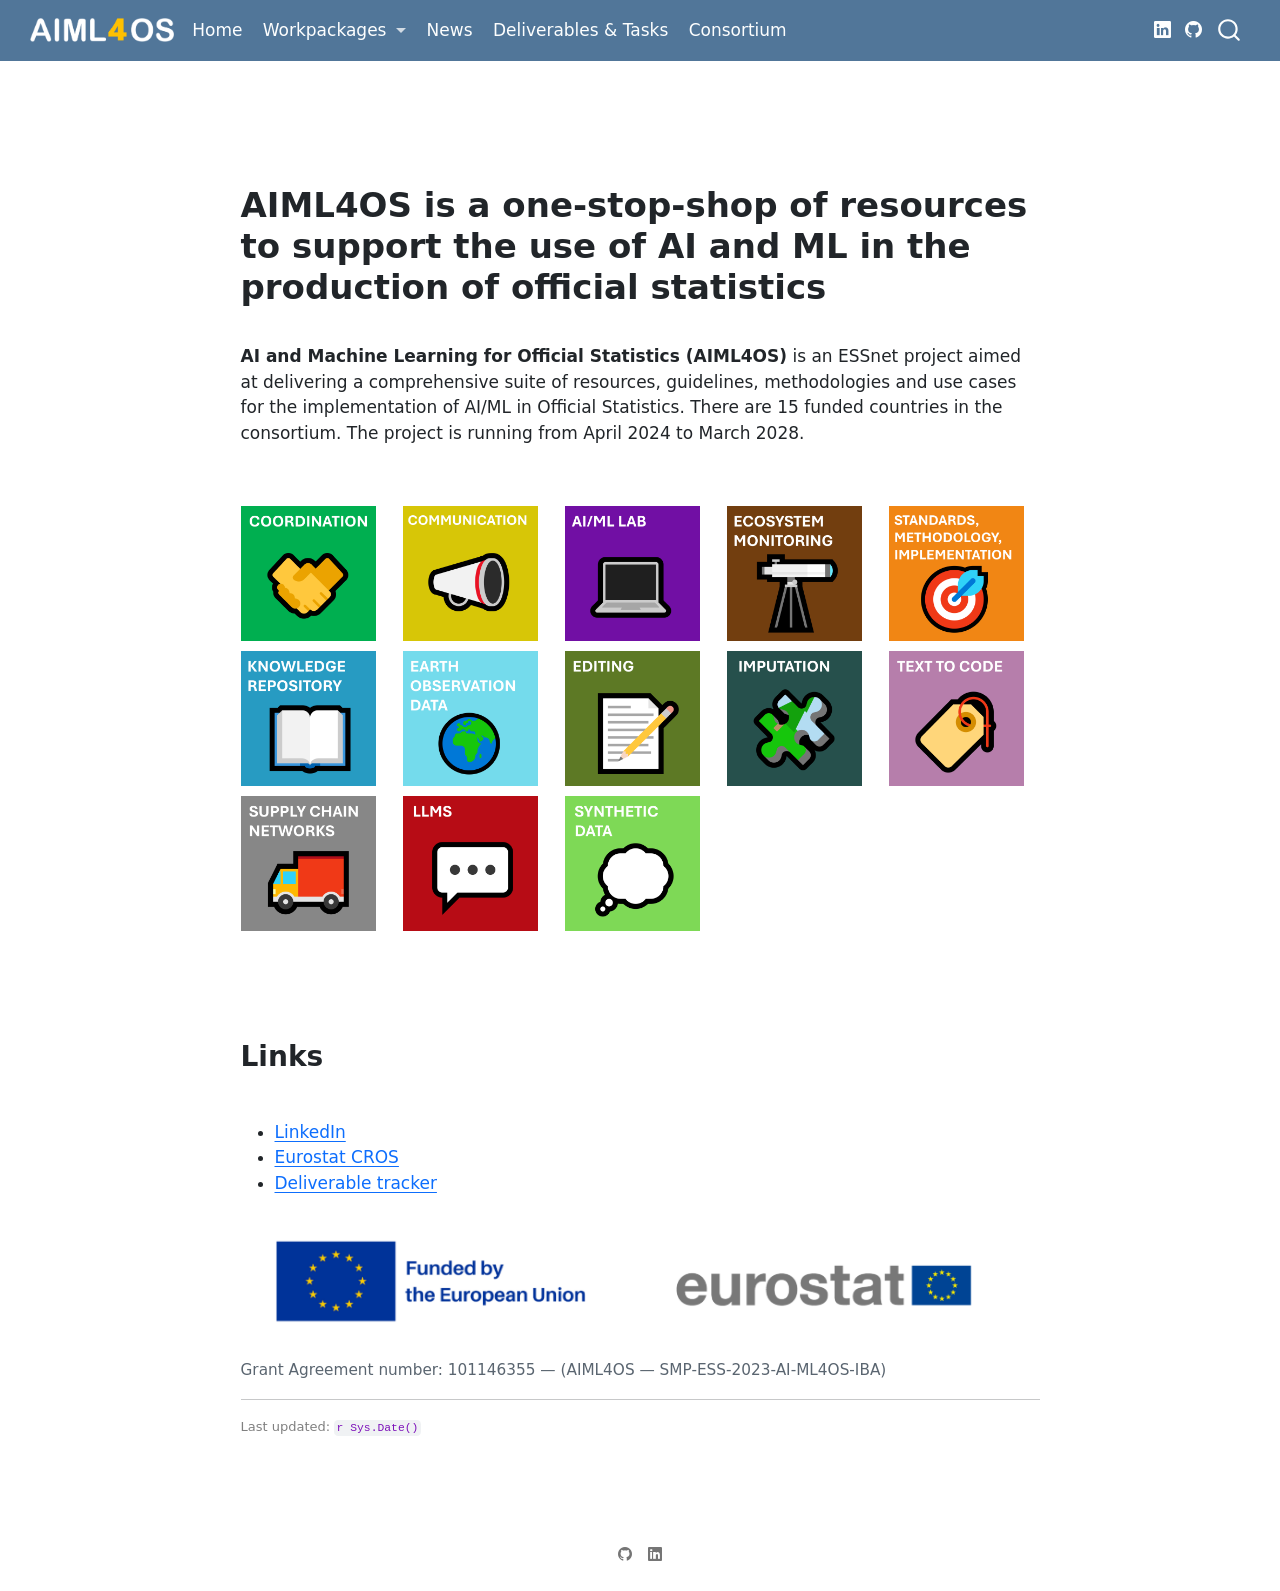
==== commit f9aa7958: "removing text from navbar (just logo)" ====
--- a/docs/index.html
+++ b/docs/index.html
@@ -83,9 +83,6 @@
     <a href="./index.html" class="navbar-brand navbar-brand-logo">
     <img src="./images/aiml_logo.png" alt="" class="navbar-logo light-content">
     <img src="./images/aiml_logo.png" alt="" class="navbar-logo dark-content">
-    </a>
-    <a class="navbar-brand" href="./index.html">
-    <span class="navbar-title">AIML4OS</span>
     </a>
   </div>
             <div id="quarto-search" class="" title="Search"></div>
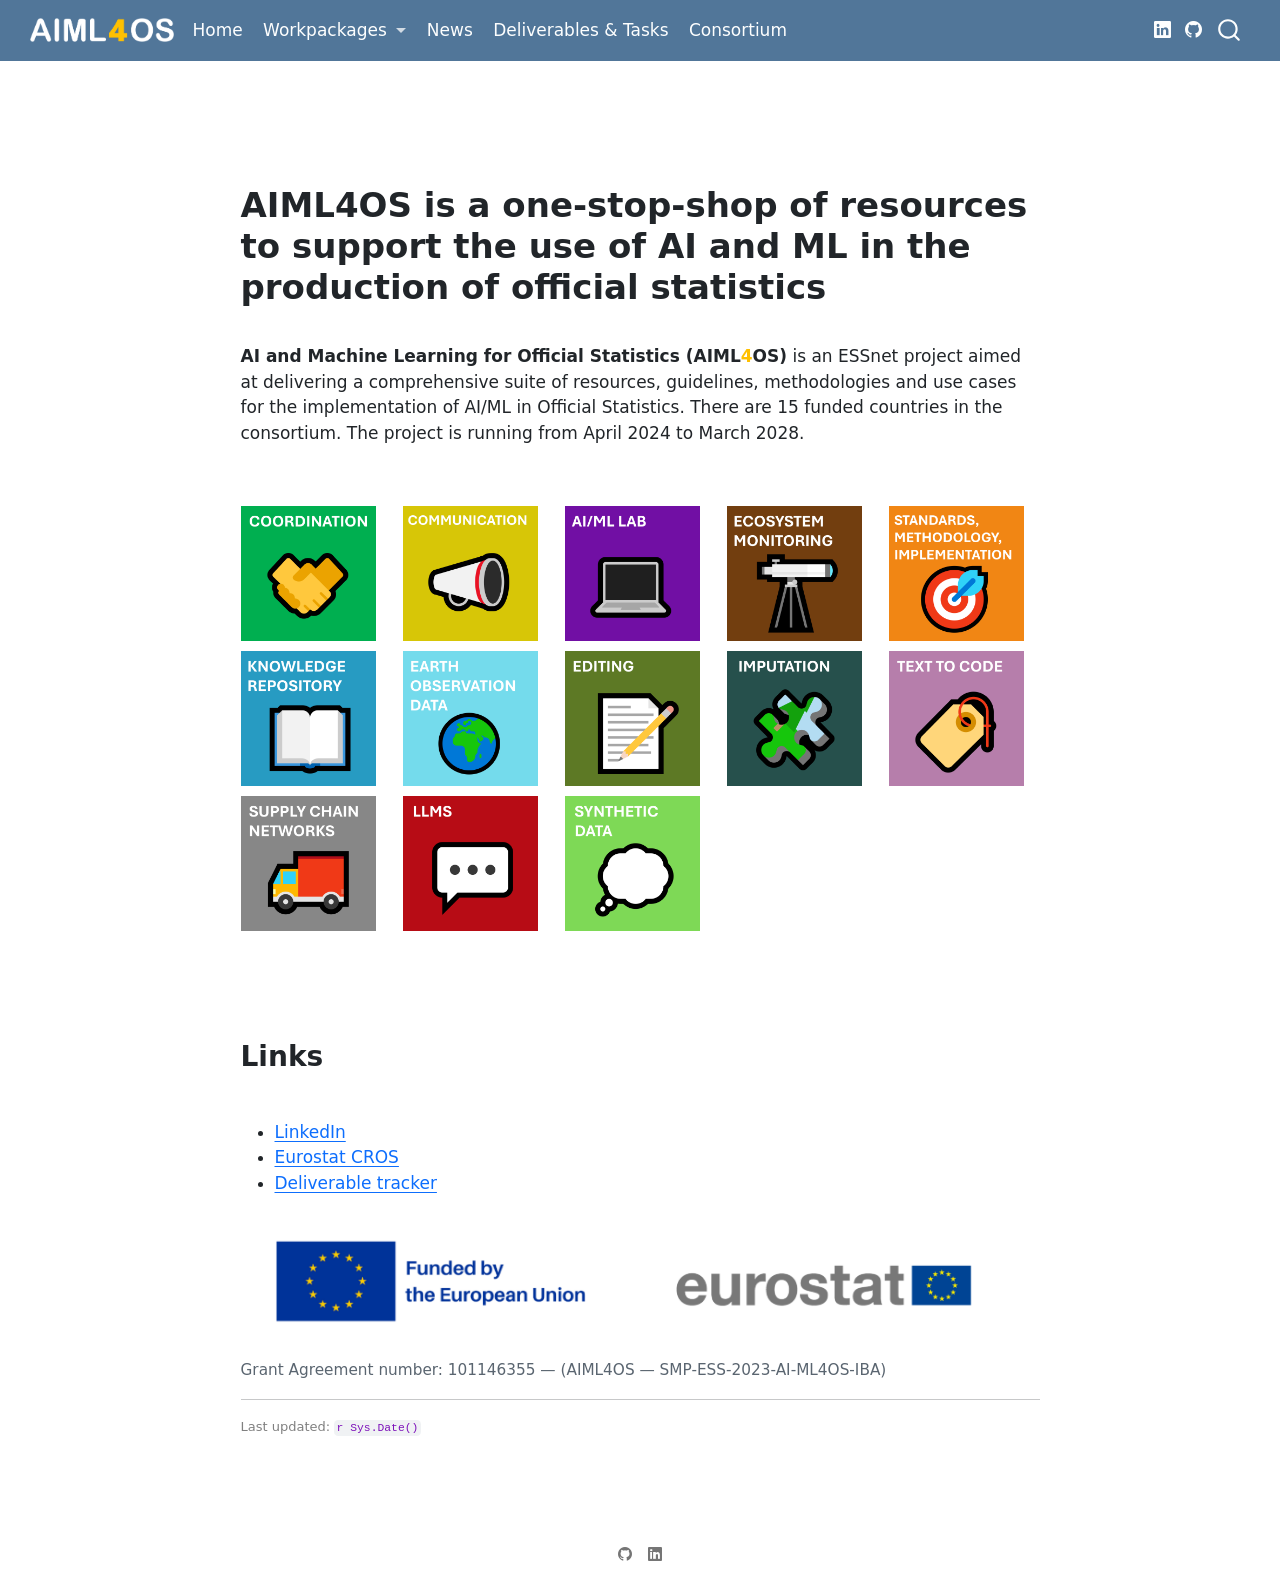
==== commit 9f1465cd: "adding orange to first para" ====
--- a/docs/index.html
+++ b/docs/index.html
@@ -188,7 +188,7 @@
 
 <section id="aiml4os-is-a-one-stop-shop-of-resources-to-support-the-use-of-ai-and-ml-in-the-production-of-official-statistics" class="level1">
 <h1><strong>AIML4OS</strong> is a one-stop-shop of resources to support the use of AI and ML in the production of official statistics</h1>
-<p><strong>AI and Machine Learning for Official Statistics (AIML4OS)</strong> is an ESSnet project aimed at delivering a comprehensive suite of resources, guidelines, methodologies and use cases for the implementation of AI/ML in Official Statistics. There are 15 funded countries in the consortium. The project is running from April 2024 to March 2028.</p>
+<p><strong>AI and Machine Learning for Official Statistics (AIML<span style="color: #FFC000">4</span>OS)</strong> is an ESSnet project aimed at delivering a comprehensive suite of resources, guidelines, methodologies and use cases for the implementation of AI/ML in Official Statistics. There are 15 funded countries in the consortium. The project is running from April 2024 to March 2028.</p>
 <p><br></p>
 
 <div class="icon-grid">
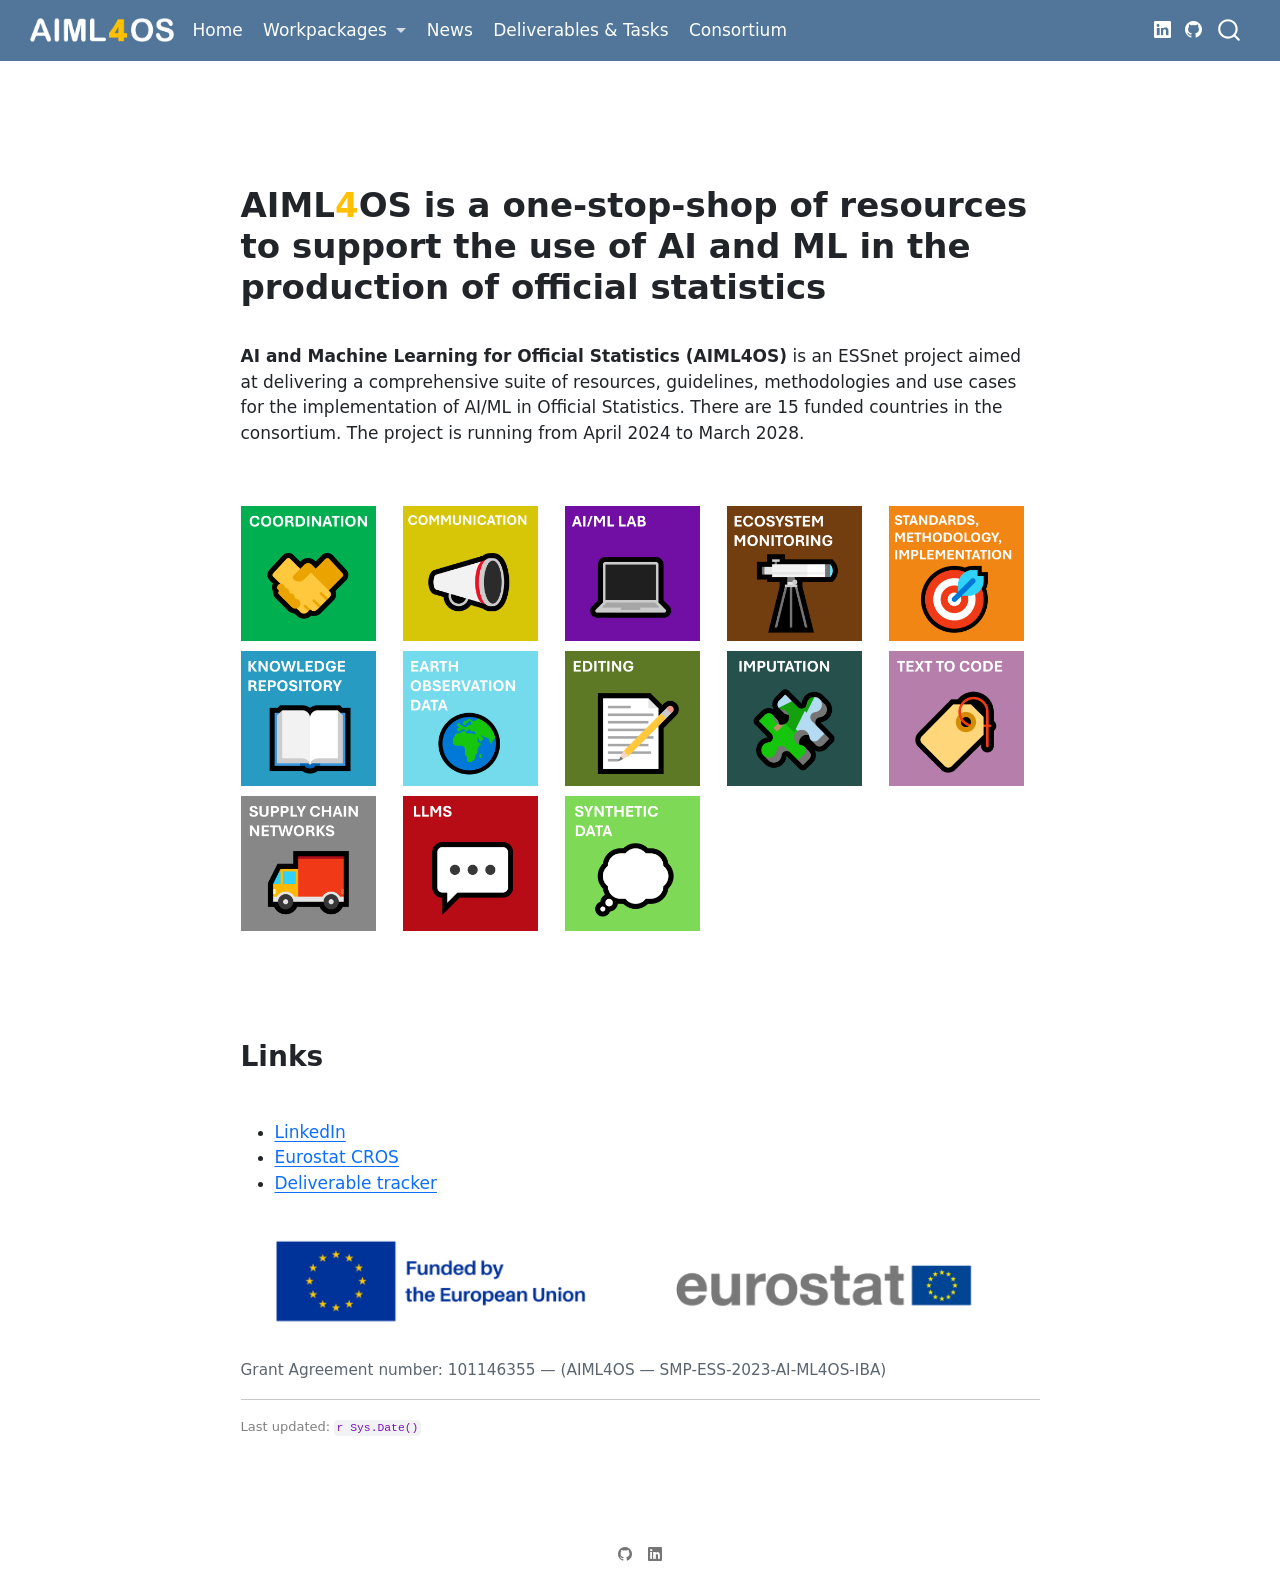
==== commit 8a18d0a3: "moved orange bit" ====
--- a/docs/index.html
+++ b/docs/index.html
@@ -187,8 +187,8 @@
 
 
 <section id="aiml4os-is-a-one-stop-shop-of-resources-to-support-the-use-of-ai-and-ml-in-the-production-of-official-statistics" class="level1">
-<h1><strong>AIML4OS</strong> is a one-stop-shop of resources to support the use of AI and ML in the production of official statistics</h1>
-<p><strong>AI and Machine Learning for Official Statistics (AIML<span style="color: #FFC000">4</span>OS)</strong> is an ESSnet project aimed at delivering a comprehensive suite of resources, guidelines, methodologies and use cases for the implementation of AI/ML in Official Statistics. There are 15 funded countries in the consortium. The project is running from April 2024 to March 2028.</p>
+<h1><strong>AIML<span style="color: #FFC000">4</span>OS</strong> is a one-stop-shop of resources to support the use of AI and ML in the production of official statistics</h1>
+<p><strong>AI and Machine Learning for Official Statistics (AIML4OS)</strong> is an ESSnet project aimed at delivering a comprehensive suite of resources, guidelines, methodologies and use cases for the implementation of AI/ML in Official Statistics. There are 15 funded countries in the consortium. The project is running from April 2024 to March 2028.</p>
 <p><br></p>
 
 <div class="icon-grid">
